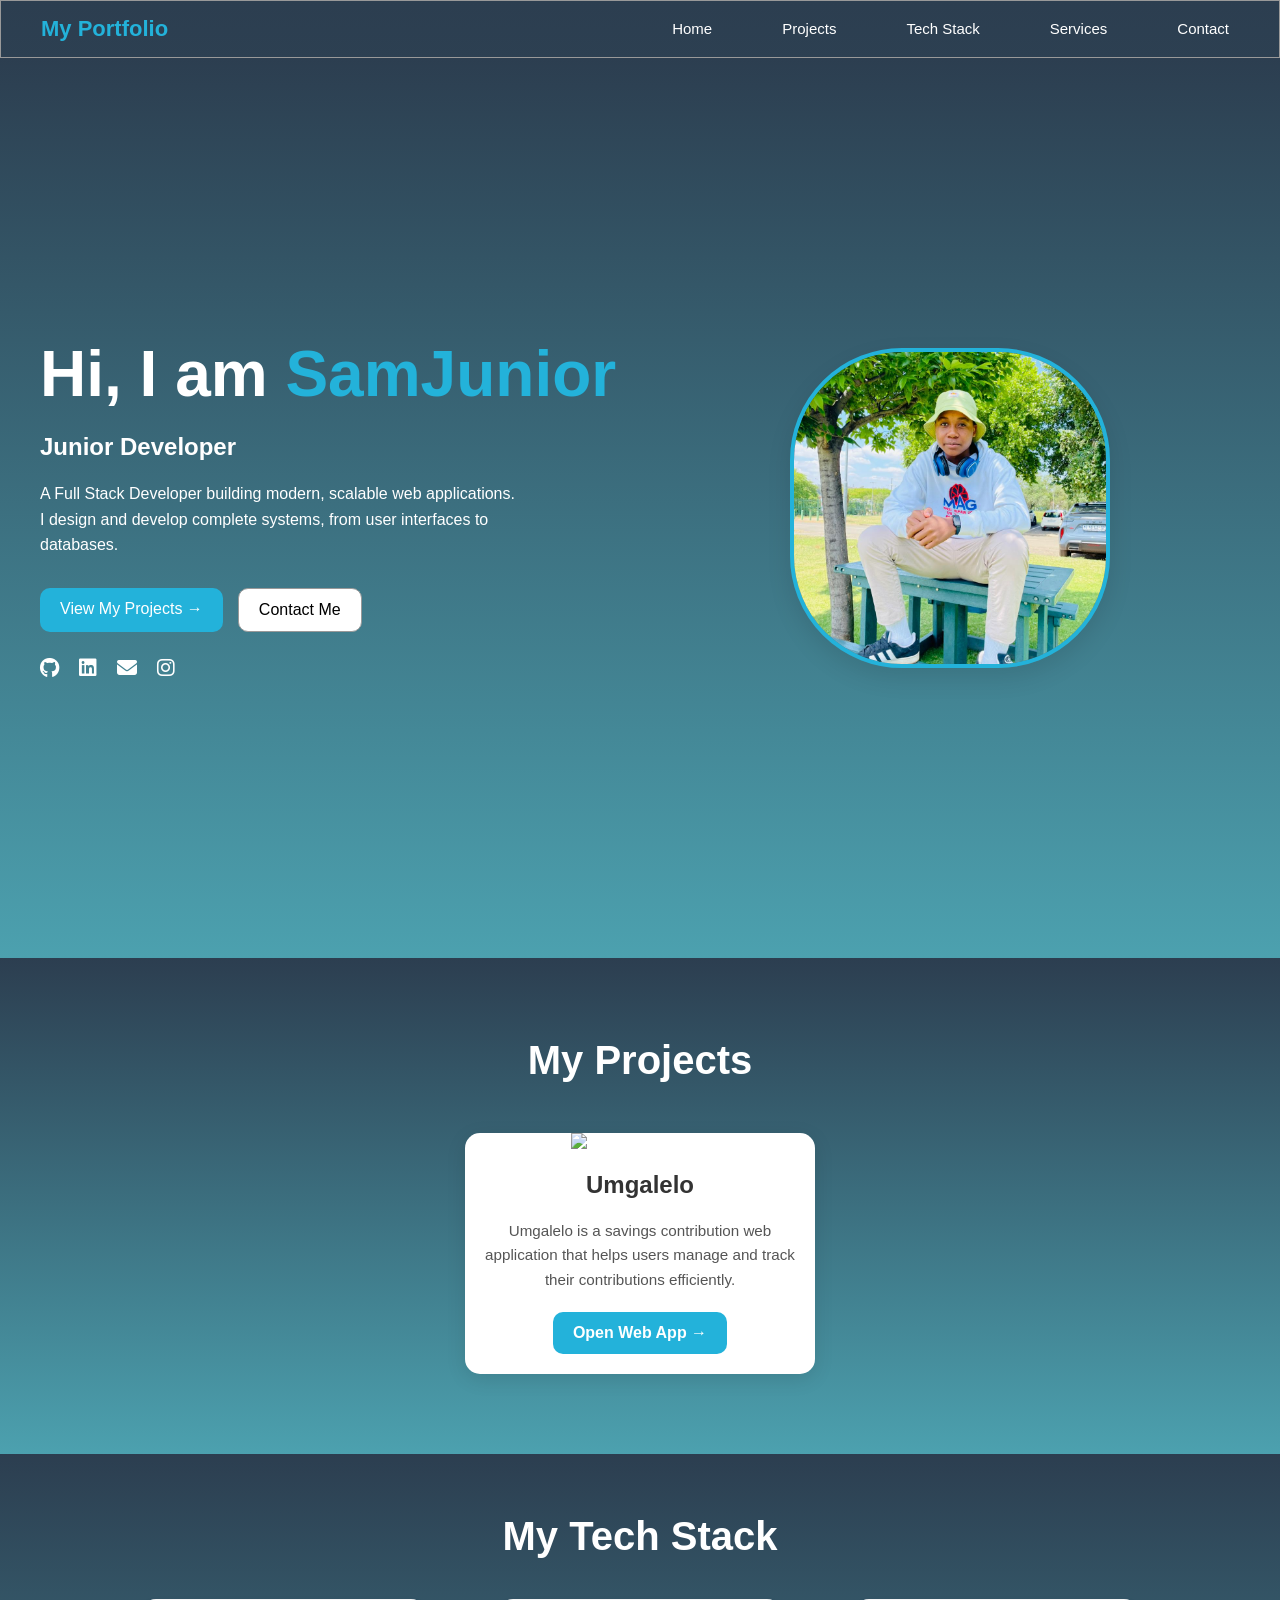
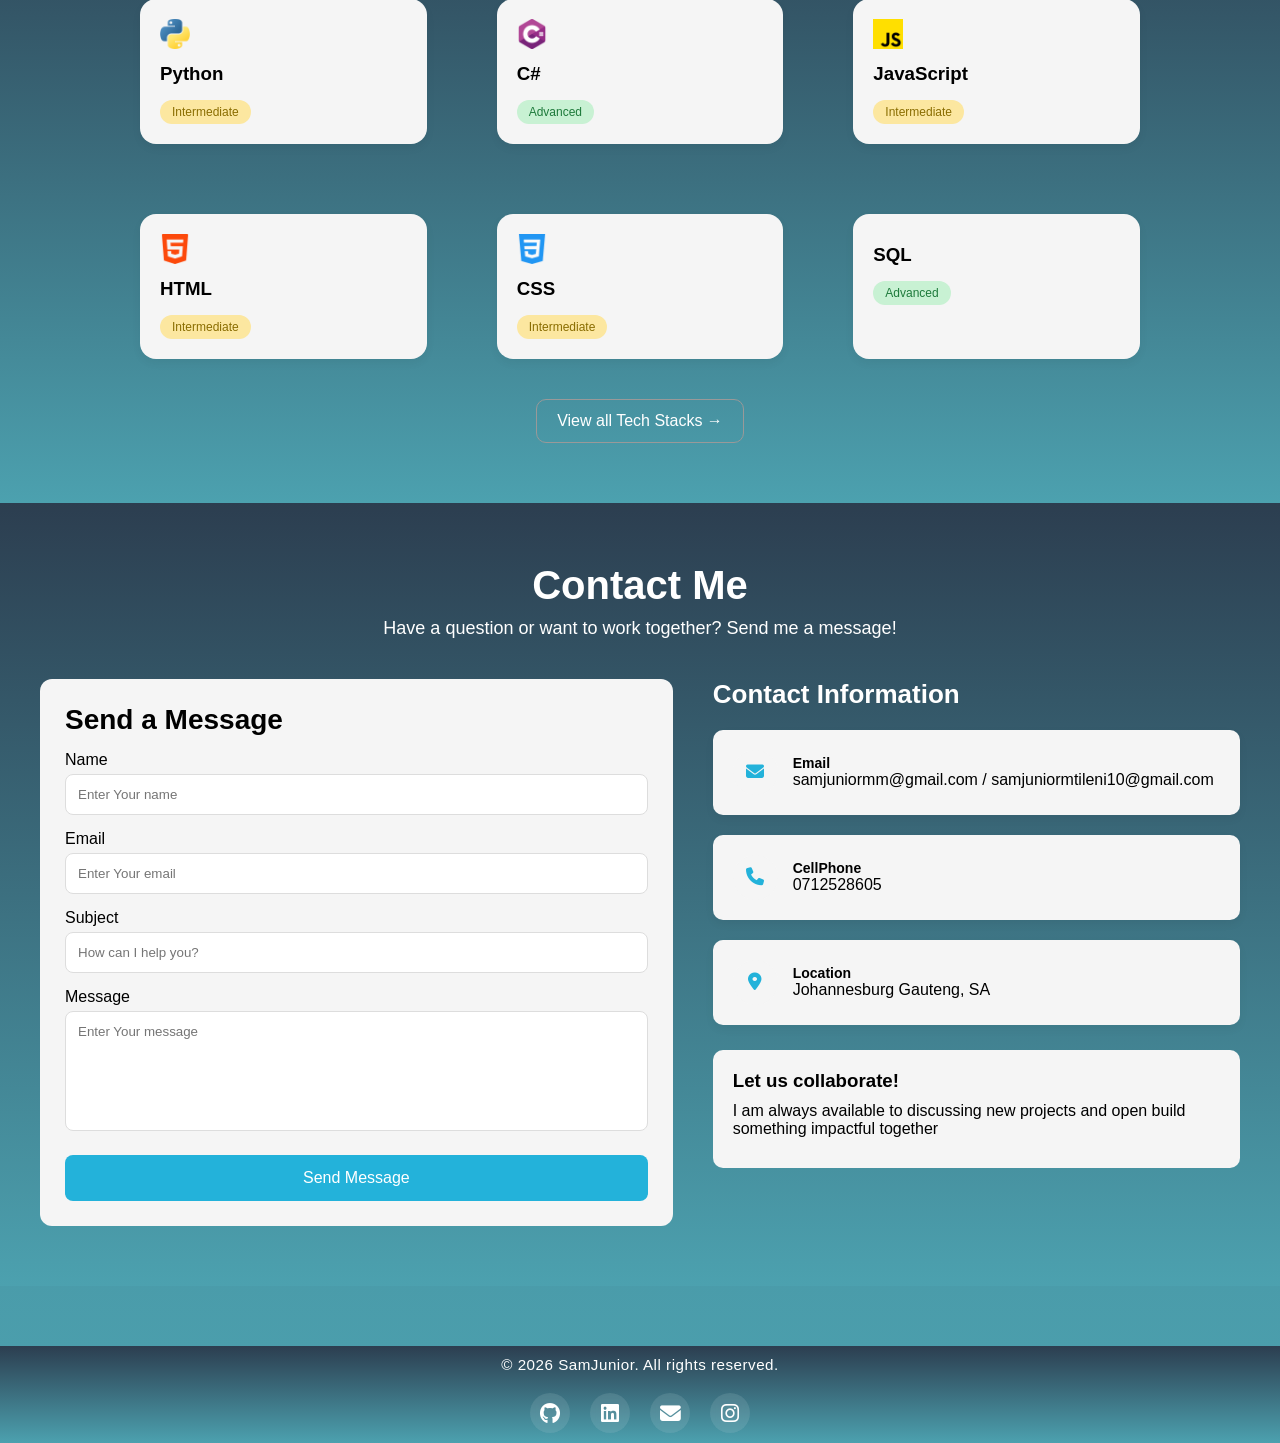
==== index.html @ 092c2955 "rename home page commit" ====
<!DOCTYPE html>
<html lang="en">
<head>
    <meta charset="UTF-8">
    <meta name="viewport" content="width=device-width, initial-scale=1.0">
    <title>SamJunior | Full Stack Developer</title>
    <link rel="icon" type="image/png" sizes="64x64" href="/images/logo.png">
    <link rel="stylesheet" href="homePage.css">
    <link rel="stylesheet" href="https://cdnjs.cloudflare.com/ajax/libs/font-awesome/6.5.0/css/all.min.css" />
</head>
<body>
    <nav class="navbar">
        <div class="nav-container">
            <div class="logo">My Portfolio</div>
    
            <ul class="nav-links">
                <li><a href="#hero">Home</a></li>
                <li><a href="#">Projects</a></li>
                <li><a href="tech-stack.html">Tech Stack</a></li>
                <li><a href="#">Services</a></li>
                <li><a href="#contact">Contact</a></li>
            </ul>
        </div>
    </nav>

    <section class="hero" id="hero">
        <div class="container">
    
            <div class="hero-text">
                <h1>Hi, I am <span>SamJunior</span></h1>
    
                <h2>Junior Developer</h2>
    
                <p>
                    A Full Stack Developer building modern, scalable web applications.<br>
                    I design and develop complete systems, from user interfaces to databases.
                </p>
    
                <div class="buttons">
                    <a href="#" class="projects-btn">View My Projects →</a>
                    <a href="#" class="contact-btn">Contact Me</a>
                </div>
    
                <div class="icons">
                    <a href="https://github.com/Sam-Junior26" target="_blank"><i class="fab fa-github"></i></a>
                    <a href="https://www.linkedin.com/in/sam-junior-mtileni-0a071b3aa/" target="_blank"><i class="fab fa-linkedin"></i></a>
                    <a href="mailto:samjuniormm@gmail.com" target="_blank"><i class="fas fa-envelope"></i></a>
                    <a href="https://www.instagram.com/junior_mtileni26/" target="_blank"><i class="fa-brands fa-instagram"></i></a>
                </div>
            </div>
    
            <div class="hero-image">
                <div class="circle">
                    <img src="images/WhatsApp Image 2026-04-21 at 17.42.21.jpeg" alt="profile" />
                </div>
            </div>
    
        </div>
    </section>

   <!-- <section class="hero">
        <img src="images/WhatsApp Image 2025-10-10 at 21.34.16_724f546b.jpg" alt="">
        <h1>Hi, I am SamJunior</h1>
        <h3>Junior Developer</h3>
        <p>A Full Stack Developer building modern, scalable web applications.<br>
          I design and develop complete systems, from user interfaces to databases.
        </p>
        <button>View My Projects</button>
        <button>Contact Me</button>
    </section>-->

    <section class="projects" id="projects">
    <div class="project-header">
        <h1 class="title">My Projects</h1>
    </div>

    <div class="project-cards">
        <div class="project-card">
            <img src="https://success-the-best.github.io/Umgalelo/src/view/images/Untitled_design__4_-removebg-preview.png" alt="Umgalelo Project">

            <h2>Umgalelo</h2>

            <p>
                Umgalelo is a savings contribution web application that helps users
                manage and track their contributions efficiently.
            </p>

            <a href="https://success-the-best.github.io/Umgalelo/" target="_blank">
                Open Web App →
            </a>
        </div>
    </div>
</section>

    <section class="tech-stack" id="tech-stack">

         <div class="tech-header">
            <h1 class="title">My Tech Stack</h1>
        </div>
        
        <div class="cards">
            <div class="card">
                <img class="card-icons" src="/tech-stack icons/python.png" alt="">
                <h3>Python</h3>
                <p></p>
                <span class="badge intermediate">Intermediate</span>
            </div>
        
            <div class="card">
                <img class="card-icons" src="/tech-stack icons/c-sharp.png" alt="">
                <h3>C#</h3>
                <p></p>
                <span class="badge advanced">Advanced</span>
            </div>
        
            <div class="card">
                <img class="card-icons" src="/tech-stack icons/js.png" alt="">
                <h3>JavaScript</h3>
                <p></p>
                <span class="badge intermediate">Intermediate</span>
            </div>
        
            <div class="card">
                <img class="card-icons" src="/tech-stack icons/html-5.png" alt="">
                <h3>HTML</h3>
                <p></p>
                <span class="badge intermediate">Intermediate</span>
            </div>
        
            <div class="card">
                <img class="card-icons" src="/tech-stack icons/css-3.png" alt="">
                <h3>CSS</h3>
                <p></p>
                <span class="badge intermediate">Intermediate</span>
            </div>
        
            <div class="card">
                <h3>SQL</h3>
                <p></p>
                <span class="badge advanced">Advanced</span>
            </div>
        </div>

        <div class="see-more-container">
            <a href="tech-stack.html" target="_parent" class="see-more-btn">View all Tech Stacks →</a>
        </div>
    
    </section>

    <section class="contact" id="contact">
    
        <!-- HEADER -->
        <div class="contact-header">

            <h1 class="title">Contact Me</h1>
            <p>Have a question or want to work together? Send me a message!</p>
        </div>
    
        <!-- MAIN CONTENT -->
        <div class="contact-container">
    
            <!-- LEFT: FORM -->
            <form action="https://formspree.io/f/xjgjgedd" method="POST">
                <div class="contact-form">
                    <h2>Send a Message</h2>
            
                    <label>Name</label>
                    <input type="text" name="name" placeholder="Enter Your name" required>
            
                    <label>Email</label>
                    <input type="email" name="email" placeholder="Enter Your email" required>

                    <label>Subject</label>
                    <input type="text" name="subject" placeholder="How can I help you?">
            
                    <label>Message</label>
                    <textarea name="message" placeholder="Enter Your message" required></textarea>
            
                    <button type="submit">Send Message</button>
                </div>
            </form>
    
            <!-- RIGHT: INFO -->
            <div class="contact-info">
                <h2>Contact Information</h2>
    
                <div class="info-item">
                    <div class="icon"><i class="fas fa-envelope"></i></div>
                    <div class="info-text">
                        <strong>Email</strong>
                        <span>samjuniormm@gmail.com / samjuniormtileni10@gmail.com</span>
                    </div>
                </div>

                <div class="info-item">
                    <div class="icon"><i class="fa-solid fa-phone"></i></div>
                    <div class="info-text">
                        <strong>CellPhone</strong>
                        <span>0712528605</span>
                    </div>
                </div>
    
                <div class="info-item">
                    <div class="icon"><i class="fas fa-map-marker-alt"></i></div>
                    <div class="info-text">
                        <strong>Location</strong>
                        <span>Johannesburg Gauteng, SA</span>
                    </div>
                </div>
    
                <!-- COLLAB BOX -->
                <div class="collab-box">
                    <h3>Let us collaborate!</h3>
                    <p>
                        I am always available to discussing new projects 
                        and open build something impactful together
                    </p>
                </div>
            </div>
    
        </div>
    
    </section>

    <footer class="footer">
        <p>&copy; 2026 SamJunior. All rights reserved.
        </p>
        <div class="footer-icons">
            <a href="https://github.com/Sam-Junior26" target="_blank"><i class="fab fa-github"></i></a>
            <a href="https://www.linkedin.com/in/sam-junior-mtileni-0a071b3aa/" target="_blank"><i class="fab fa-linkedin"></i></a>
            <a href="mailto:samjuniormm@gmail.com" target="_blank"><i class="fas fa-envelope"></i></a>
            <a href="https://www.instagram.com/junior_mtileni26/" target="_blank"><i class="fa-brands fa-instagram"></i></a>
        </div>
        
    </footer>
</body>
</html>
---- homePage.css ----
* {
      margin: 0;
      padding: 0;
      box-sizing: border-box;
      font-family: Arial, Helvetica, sans-serif;
    }

body{
    background: linear-gradient(#2C3E50, #4CA1AF);
    color: white;
}

.navbar {
    width: 100%;
    background: transparent;
    border: 1px solid #999;
    padding: 15px 40px;
    position: sticky;
    top: 0;
    z-index: 1000;
}

.nav-container {
    display: flex;
    justify-content: space-between;
    align-items: center;
    max-width: 12010px;
    
}

.logo {
    font-size: 22px;
    font-weight: bold;
    color: #23B2DA;
}

.nav-links {
    list-style: none;
    display: flex;
    gap: 50px;
}

.nav-links a {
    text-decoration: none;
    color: white;
    font-size: 15px;
    transition: 0.3s;
    border-radius: 10px;
    padding: 5px 10px;
    position: relative;
}

.nav-links a:hover {
    color: #23B2DA;
}

.nav-links a::after {
    content: "";
    position: absolute;
    left: 10px;
    bottom: 0;
    width: 0;
    height: 3px;
    background: #0C8ADC;
    border-radius: 2px;
    transition: width 0.3s ease;
}

.nav-links a:hover::after {
    width: calc(100% - 20px);
}

.hero {
    min-height: 100vh;
    display: flex;
    align-items: center;
    justify-content: center;
    padding: 40px;
    background: linear-gradient(#2C3E50, #4CA1AF);
}

.container {
    max-width: 1200px;
    width: 100%;
    display: grid;
    grid-template-columns: repeat(2, 1fr);
    gap: 40px;
    align-items: center;
}

.hero-text h1 {
    font-size: 64px;
    font-weight: 700;
    color: white;
    line-height: 1.2;
}

.hero-text span {
    color: #23B2DA;
}

.hero-text h2 {
    margin-top: 20px;
    font-size: 24px;
    color: white;
}

.hero-text p {
    margin-top: 20px;
    color: white;
    max-width: 500px;
    line-height: 1.6;
}

.buttons {
    margin-top: 30px;
    display: flex;
    gap: 15px;
}

.projects-btn {
    background-color: #23B2DA;
    color: white;
    padding: 12px 20px;
    border-radius: 10px;
    text-decoration: none;
    transition: 0.3s;
}


.projects-btn:hover {
    background-color: #0C8ADC;
}

.contact-btn {
    background-color: white;
    border: 1px solid #999;
    padding: 12px 20px;
    border-radius: 10px;
    text-decoration: none;
    color: black;
    transition: 0.3s;
}

.contact-btn:hover {
    background-color: #CCCCCC;
}

.icons {
    margin-top: 25px;
    display: flex;
    gap: 20px;
    font-size: 20px;
    color: white;
}

.icons a {
    color: inherit;
    transition: 0.3s;
}

.icons a:hover {
    color: #0C8ADC;
}

.hero-image {
    display: flex;
    justify-content: center;
}

.circle {
    width: 320px;
    height: 320px;
    border-radius: 35%;
    border: 4px solid #23B2DA;
    overflow: hidden;
    box-shadow: 0 10px 25px rgba(0, 0, 0, 0.1);
}

.circle img {
    width: 100%;
    height: 100%;
    object-fit: cover;
}

.projects{
    padding: 80px 10%;
    background: linear-gradient(#2C3E50, #4CA1AF);
}

.project-header{
    text-align: center;
    margin-bottom: 50px;
}

.project-card h2{
    margin-top: 20px;
    color: #333;
    font-size: 1.5rem;
}

.title{
    font-size: 2.5rem;
    color: white;
}

.project-cards{
    display: flex;
    justify-content: center;
    flex-wrap: wrap;
    gap: 30px;
}

.project-card{
    width: 350px;
    background: #fff;
    border-radius: 15px;
    overflow: hidden;
    box-shadow: 0 5px 20px rgba(0,0,0,0.1);
    transition: 0.3s ease;
    text-align: center;
}

.project-card:hover{
    transform: translateY(-10px);
    box-shadow: 0 10px 25px rgba(0,0,0,0.15);
}

.project-card img{
    width: 100%;
    height: 220px;
    object-fit: cover;
}

.project-card p{
    padding: 20px;
    color: #555;
    line-height: 1.6;
    font-size: 0.95rem;
}

.project-card a{
    display: inline-block;
    margin-bottom: 20px;
    padding: 12px 20px;
    background: #23B2DA;
    color: white;
    text-decoration: none;
    border-radius: 10px;
    font-weight: 600;
    transition: 0.3s ease;
}

.project-card a:hover{
    background-color: #0C8ADC;
}

.tech-stack {
  padding: 60px 40px;
  display: flex;
  flex-direction: column;
  color: white;
  align-items: center;
  background: linear-gradient(#2C3E50, #4CA1AF);
}

.tech-header {
  text-align: center;
  margin-bottom: 40px;
}

.cards {
  display: grid;
  grid-template-columns: repeat(auto-fit, minmax(220px, 1fr));
  gap: 70px;
  width: 100%;
  max-width: 1000px;
}

.card{
  background: whitesmoke;
  padding: 20px;
  border-radius: 16px;
  box-shadow: 0 4px 10px rgba(0,0,0,0.05);
  transition: 0.3s ease;
  width: 100%;
}

.card-icons {
  width: 30px;
  height: 30px;
  left: 20px;
  top: 20px;
}

.card:hover {
  transform: translateY(-5px);
  border: 2px solid #0C8ADC;
  background: #CCCCCC;
}

.card h3 {
  margin: 10px 0 5px;
  color: black;
}

.card p {
  font-size: 14px;
  color: black;
}

.badge {
  display: inline-block;
  margin-top: 10px;
  padding: 5px 12px;
  border-radius: 20px;
  font-size: 12px;
}

.intermediate {
  background: #fce7a0;
  color: #8a6d00;
}

.advanced {
  background: #c8f1d3;
  color: #1e7a3b;
}

.see-more-container {
    text-align: center;
    margin-top: 40px;
}

.see-more-btn {
    display: inline-block;
    padding: 12px 20px;
    background: transparent;
    color: white;
    border: 1px solid #999;
    text-decoration: none;
    border-radius: 10px;
    transition: 0.3s ease;
}

.see-more-btn:hover {
    background: #0C8ADC;
    transform: scale(1.05);
}

.contact {
  padding: 60px 40px;
  color: black;
  background: linear-gradient(#2C3E50, #4CA1AF);
}

.contact-header {
  text-align: center;
  margin-bottom: 40px;
}

.contact-header h1 {
  margin-bottom: 10px;
  color: white;
}

.contact-header p {
  color: white;
  font-size: 18px;
}

.contact-container {
  max-width: 1200px;
  margin: auto;
  display: grid;
  grid-template-columns: 1.2fr 1fr;
  gap: 40px;
}

.contact-form {
  background: #f5f5f5;
  padding: 25px;
  border-radius: 12px;
}

.contact-form h2 {
  font-size: 28px;
  margin-bottom: 15px;
}

.contact-form label {
  display: block;
  margin-top: 15px;
  margin-bottom: 5px;
}

.contact-form input,
.contact-form textarea {
  width: 100%;
  padding: 12px;
  border: 1px solid #ddd;
  border-radius: 8px;
  outline: none;
  transition: 0.3s;
}

.contact-form input:focus,
.contact-form textarea:focus {
  border-color: #0C8ADC;
}

.contact-form textarea {
  height: 120px;
  resize: none;
}

.contact-form button {
  width: 100%;
  margin-top: 20px;
  padding: 14px;
  border: none;
  background: #23B2DA;
  color: white;
  font-size: 16px;
  border-radius: 8px;
  cursor: pointer;
}

.contact-form button:hover {
  background: #0C8ADC;
}

.contact-info h2 {
  font-size: 26px;
  margin-bottom: 20px;
  color: white;
}

.info-item {
  display: flex;
  align-items: center;
  margin-bottom: 20px;
  color: black;
  background: whitesmoke;
  padding: 20px;
  border-radius: 10px;
  box-shadow: 0 4px 10px rgba(0,0,0,0.05);
  transition: 0.3s ease;
  width: 100%;
}

.icon {
  width: 45px;
  height: 45px;
  background: whitesmoke;
  color: #23B2DA;
  display: flex;
  align-items: center;
  justify-content: center;
  border-radius: 50%;
  margin-right: 15px;
  font-size: 18px;
}

.info-text strong {
  display: block;
  font-size: 14px;
  color: black;
}

.info-text span {
  font-size: 16px;
}

.collab-box {
  margin-top: 25px;
  padding: 20px;
  background: whitesmoke;
  border-radius: 10px;
}

.collab-box h3 {
  margin-bottom: 10px;
}

.collab-box p {
  color: black;
  margin-bottom: 10px;
}

.footer {
    background: linear-gradient(#2C3E50, #4CA1AF);
    color: white;
    text-align: center;
    padding: 10px 10px;
    margin-top: 60px;
}

.footer p {
    margin: 0 0 20px;
    font-size: 0.95rem;
    letter-spacing: 0.5px;
    color: white;
}

.footer-icons {
    display: flex;
    justify-content: center;
    gap: 20px;
}

.footer-icons a {
    width: 40px;
    height: 40px;
    display: flex;
    align-items: center;
    justify-content: center;
    border-radius: 50%;
    background: rgba(255, 255, 255, 0.1);
    color: white;
    font-size: 1.3rem;
    text-decoration: none;
    transition: all 0.3s ease;
    backdrop-filter: blur(5px);
}

.footer-icons a:hover {
    background: #0C8ADC;
    transform: translateY(-4px) scale(1.08);
    box-shadow: 0 10px 20px rgba(0, 0, 0, 0.15);
}

@media (max-width: 900px) {
  .container {
    grid-template-columns: 1fr;
    text-align: center;
  }

  .hero-text h1 {
    font-size: 42px;
  }

  .buttons {
    justify-content: center;
  }

  .icons {
    justify-content: center;
  }

  .contact-container {
    grid-template-columns: 1fr;
  }
}
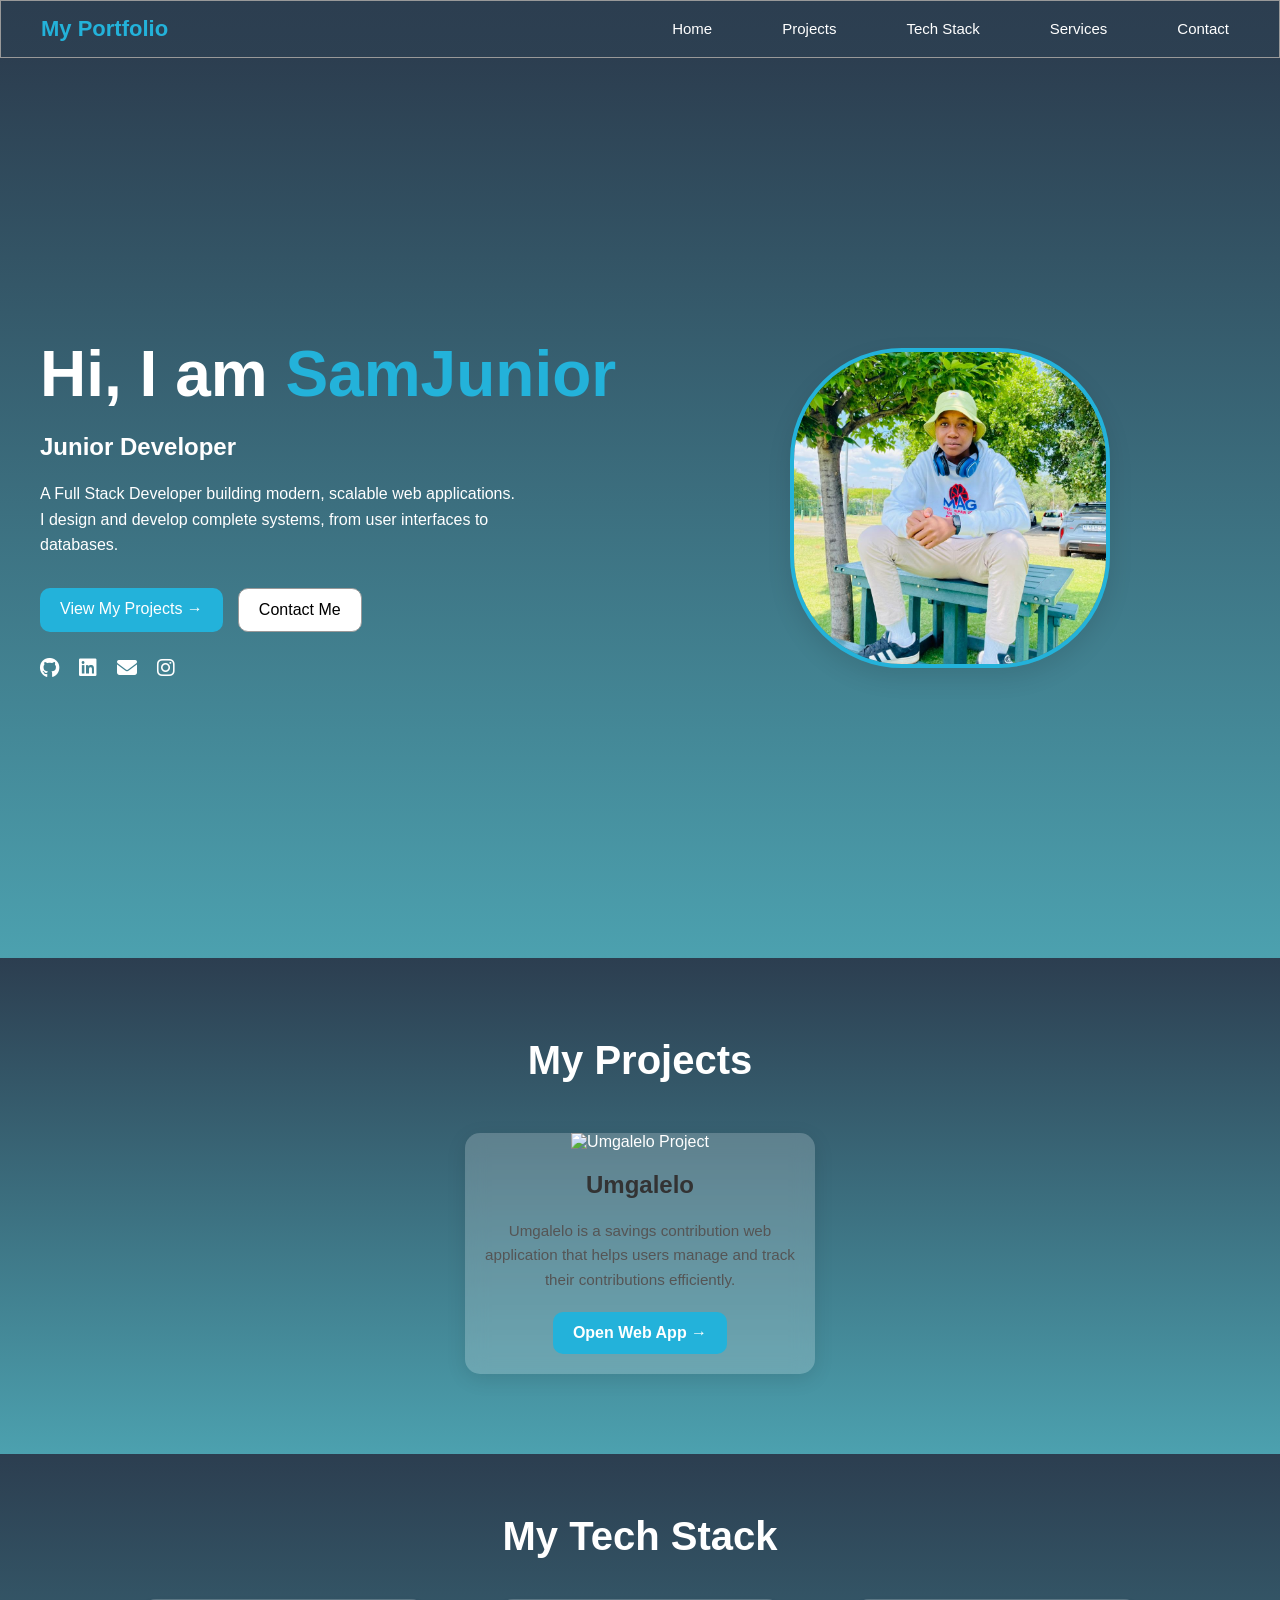
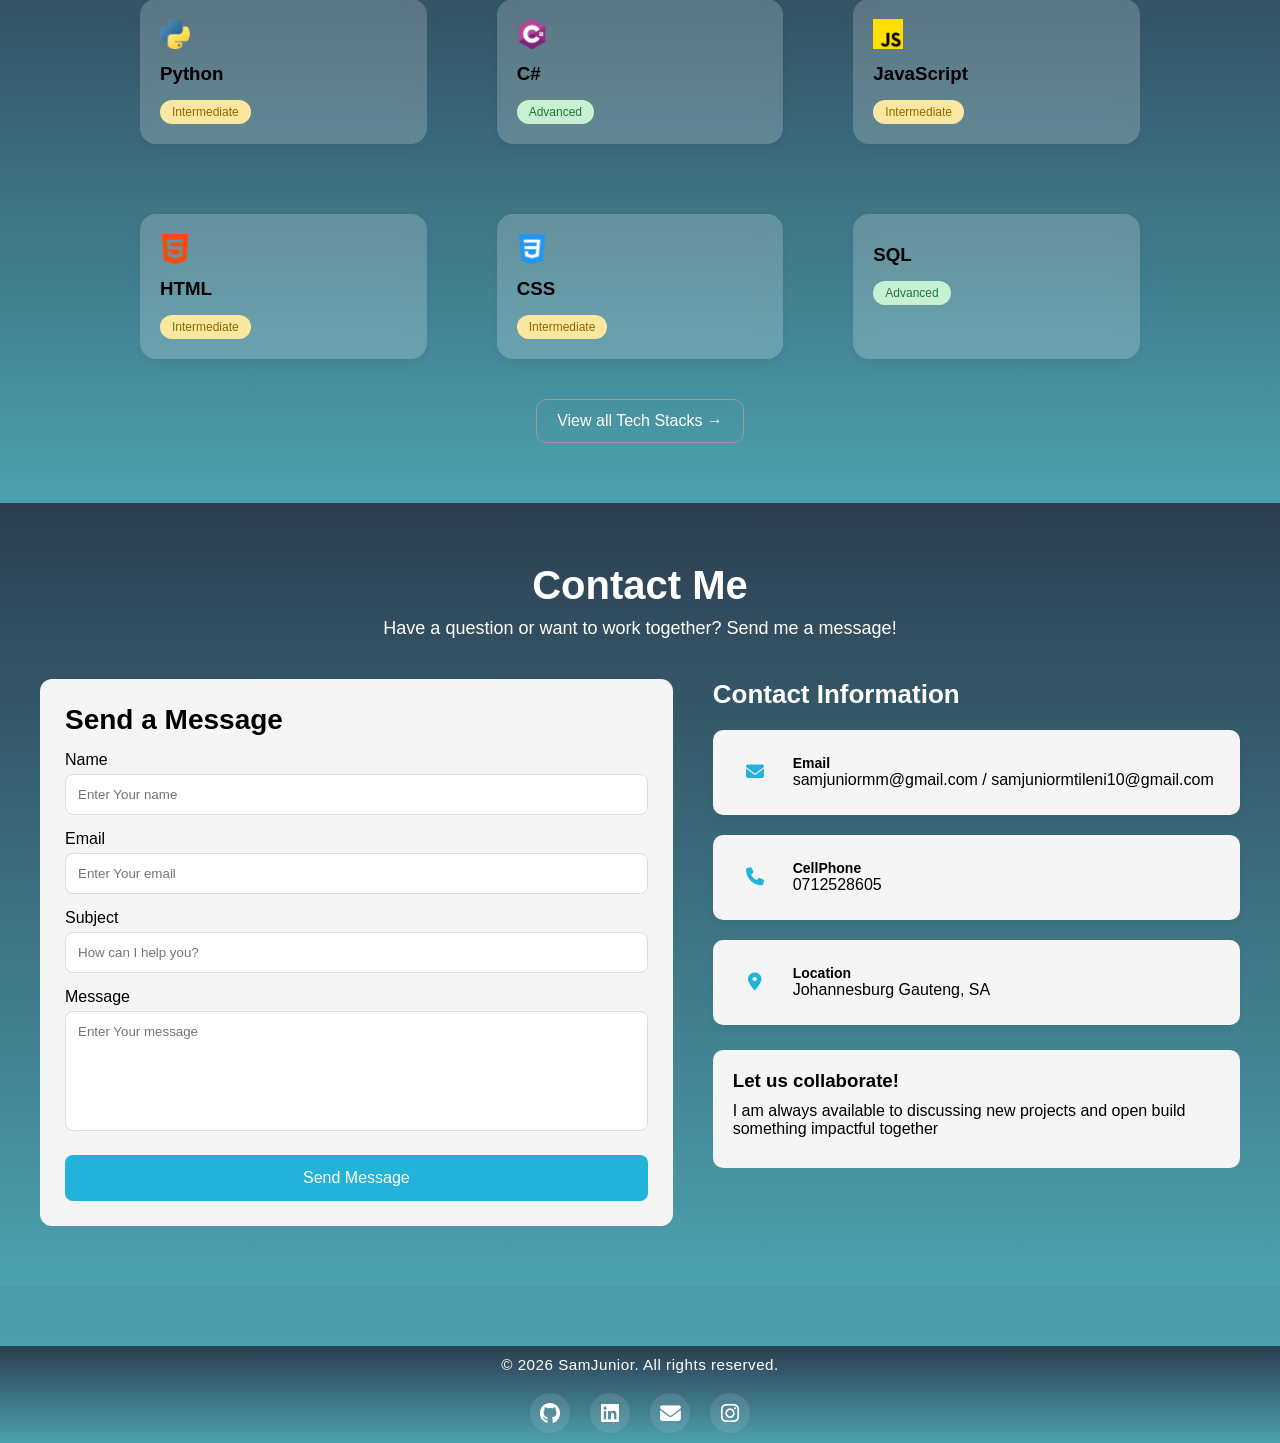
==== commit 3cc1e75e: "css commit" ====
--- a/index.html
+++ b/index.html
@@ -15,7 +15,7 @@
     
             <ul class="nav-links">
                 <li><a href="#hero">Home</a></li>
-                <li><a href="#">Projects</a></li>
+                <li><a href="#projects">Projects</a></li>
                 <li><a href="tech-stack.html">Tech Stack</a></li>
                 <li><a href="#">Services</a></li>
                 <li><a href="#contact">Contact</a></li>
--- a/homePage.css
+++ b/homePage.css
@@ -213,7 +213,8 @@
 
 .project-card{
     width: 350px;
-    background: #fff;
+    background: rgba(255, 255, 255, 0.2);
+    backdrop-filter: blur(10px);
     border-radius: 15px;
     overflow: hidden;
     box-shadow: 0 5px 20px rgba(0,0,0,0.1);
@@ -278,7 +279,8 @@
 }
 
 .card{
-  background: whitesmoke;
+  background: rgba(255, 255, 255, 0.2);
+  backdrop-filter: blur(10px);
   padding: 20px;
   border-radius: 16px;
   box-shadow: 0 4px 10px rgba(0,0,0,0.05);
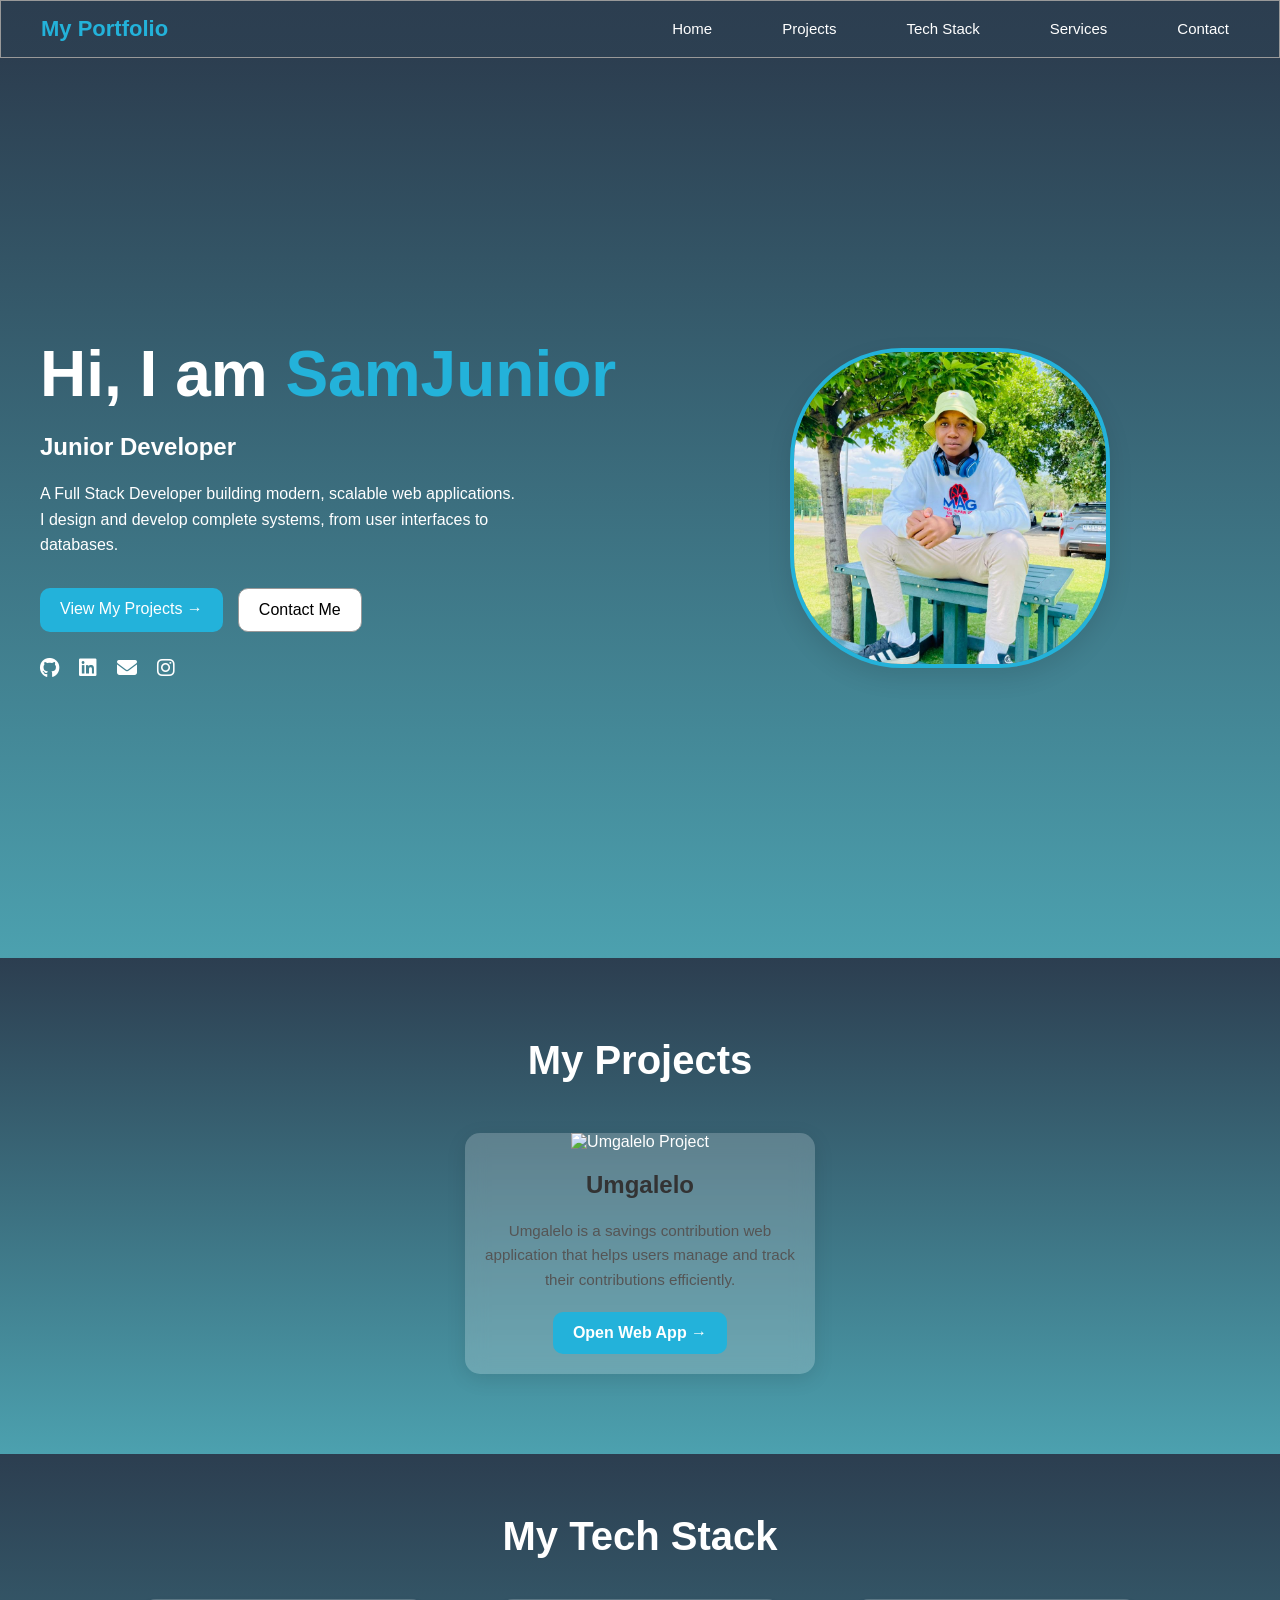
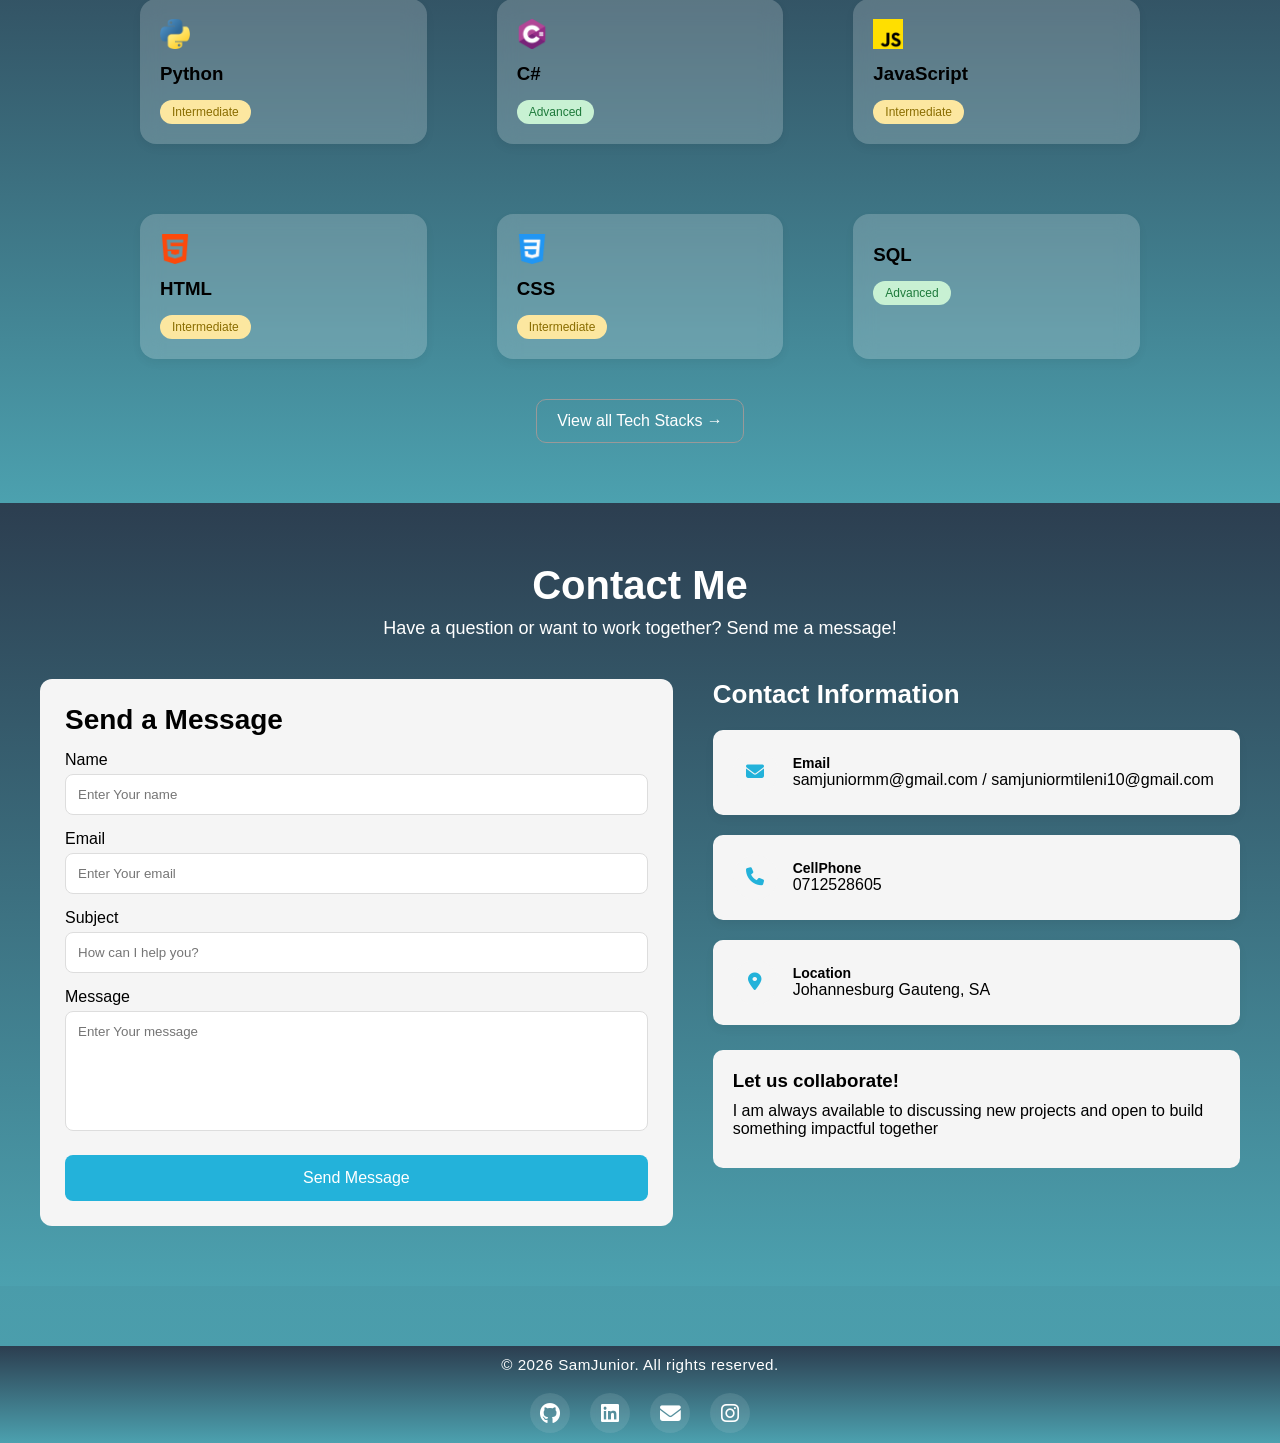
==== commit 64de9af4: "responsive commit" ====
--- a/index.html
+++ b/index.html
@@ -37,8 +37,8 @@
                 </p>
     
                 <div class="buttons">
-                    <a href="#" class="projects-btn">View My Projects →</a>
-                    <a href="#" class="contact-btn">Contact Me</a>
+                    <a href="#projects" class="projects-btn">View My Projects →</a>
+                    <a href="#contact" class="contact-btn">Contact Me</a>
                 </div>
     
                 <div class="icons">
@@ -213,7 +213,7 @@
                     <h3>Let us collaborate!</h3>
                     <p>
                         I am always available to discussing new projects 
-                        and open build something impactful together
+                        and open to build something impactful together
                     </p>
                 </div>
             </div>
--- a/homePage.css
+++ b/homePage.css
@@ -555,3 +555,211 @@
   }
 }
 
+/*TABLETS*/
+@media (max-width: 992px) {
+
+    .navbar {
+        padding: 15px 20px;
+    }
+
+    .nav-links {
+        gap: 20px;
+    }
+
+    .container {
+        grid-template-columns: 1fr;
+        text-align: center;
+    }
+
+    .hero {
+        padding: 60px 20px;
+    }
+
+    .hero-text h1 {
+        font-size: 48px;
+    }
+
+    .hero-text h2 {
+        font-size: 22px;
+    }
+
+    .hero-text p {
+        max-width: 100%;
+    }
+
+    .buttons,
+    .icons {
+        justify-content: center;
+    }
+
+    .contact-container {
+        grid-template-columns: 1fr;
+    }
+
+    .cards {
+        gap: 30px;
+    }
+
+    .project-card {
+        width: 100%;
+        max-width: 400px;
+    }
+}
+
+
+/*MOBILE DEVICES*/
+@media (max-width: 768px) {
+
+    .navbar {
+        padding: 15px;
+    }
+
+    .nav-container {
+        flex-direction: column;
+        gap: 15px;
+    }
+
+    .nav-links {
+        flex-wrap: wrap;
+        justify-content: center;
+        gap: 15px;
+    }
+
+    .hero {
+        padding: 50px 20px;
+    }
+
+    .hero-text h1 {
+        font-size: 38px;
+    }
+
+    .hero-text h2 {
+        font-size: 20px;
+    }
+
+    .hero-text p {
+        font-size: 15px;
+    }
+
+    .buttons {
+        flex-direction: column;
+        align-items: center;
+    }
+
+    .projects-btn,
+    .contact-btn {
+        width: 220px;
+        text-align: center;
+    }
+
+    .circle {
+        width: 260px;
+        height: 260px;
+        margin-top: 30px;
+    }
+
+    .projects,
+    .tech-stack,
+    .contact {
+        padding: 60px 20px;
+    }
+
+    .title {
+        font-size: 2rem;
+    }
+
+    .cards {
+        grid-template-columns: 1fr;
+    }
+
+    .project-card {
+        width: 100%;
+    }
+
+    .contact-form,
+    .contact-info {
+        width: 100%;
+    }
+
+    .contact-form h2,
+    .contact-info h2 {
+        font-size: 24px;
+    }
+
+    .footer-icons {
+        gap: 15px;
+    }
+}
+
+
+/*SMALL PHONES*/
+@media (max-width: 480px) {
+
+    .logo {
+        font-size: 20px;
+    }
+
+    .nav-links a {
+        font-size: 14px;
+    }
+
+    .hero-text h1 {
+        font-size: 30px;
+    }
+
+    .hero-text h2 {
+        font-size: 18px;
+    }
+
+    .hero-text p {
+        font-size: 14px;
+        line-height: 1.5;
+    }
+
+    .circle {
+        width: 200px;
+        height: 200px;
+    }
+
+    .title {
+        font-size: 1.8rem;
+    }
+
+    .project-card img {
+        height: 180px;
+    }
+
+    .project-card h2 {
+        font-size: 1.3rem;
+    }
+
+    .project-card p {
+        font-size: 14px;
+    }
+
+    .card {
+        padding: 15px;
+    }
+
+    .contact-header p {
+        font-size: 16px;
+    }
+
+    .contact-form {
+        padding: 18px;
+    }
+
+    .info-item {
+        flex-direction: column;
+        text-align: center;
+    }
+
+    .icon {
+        margin: 0 0 10px;
+    }
+
+    .footer p {
+        font-size: 14px;
+    }
+}
+
